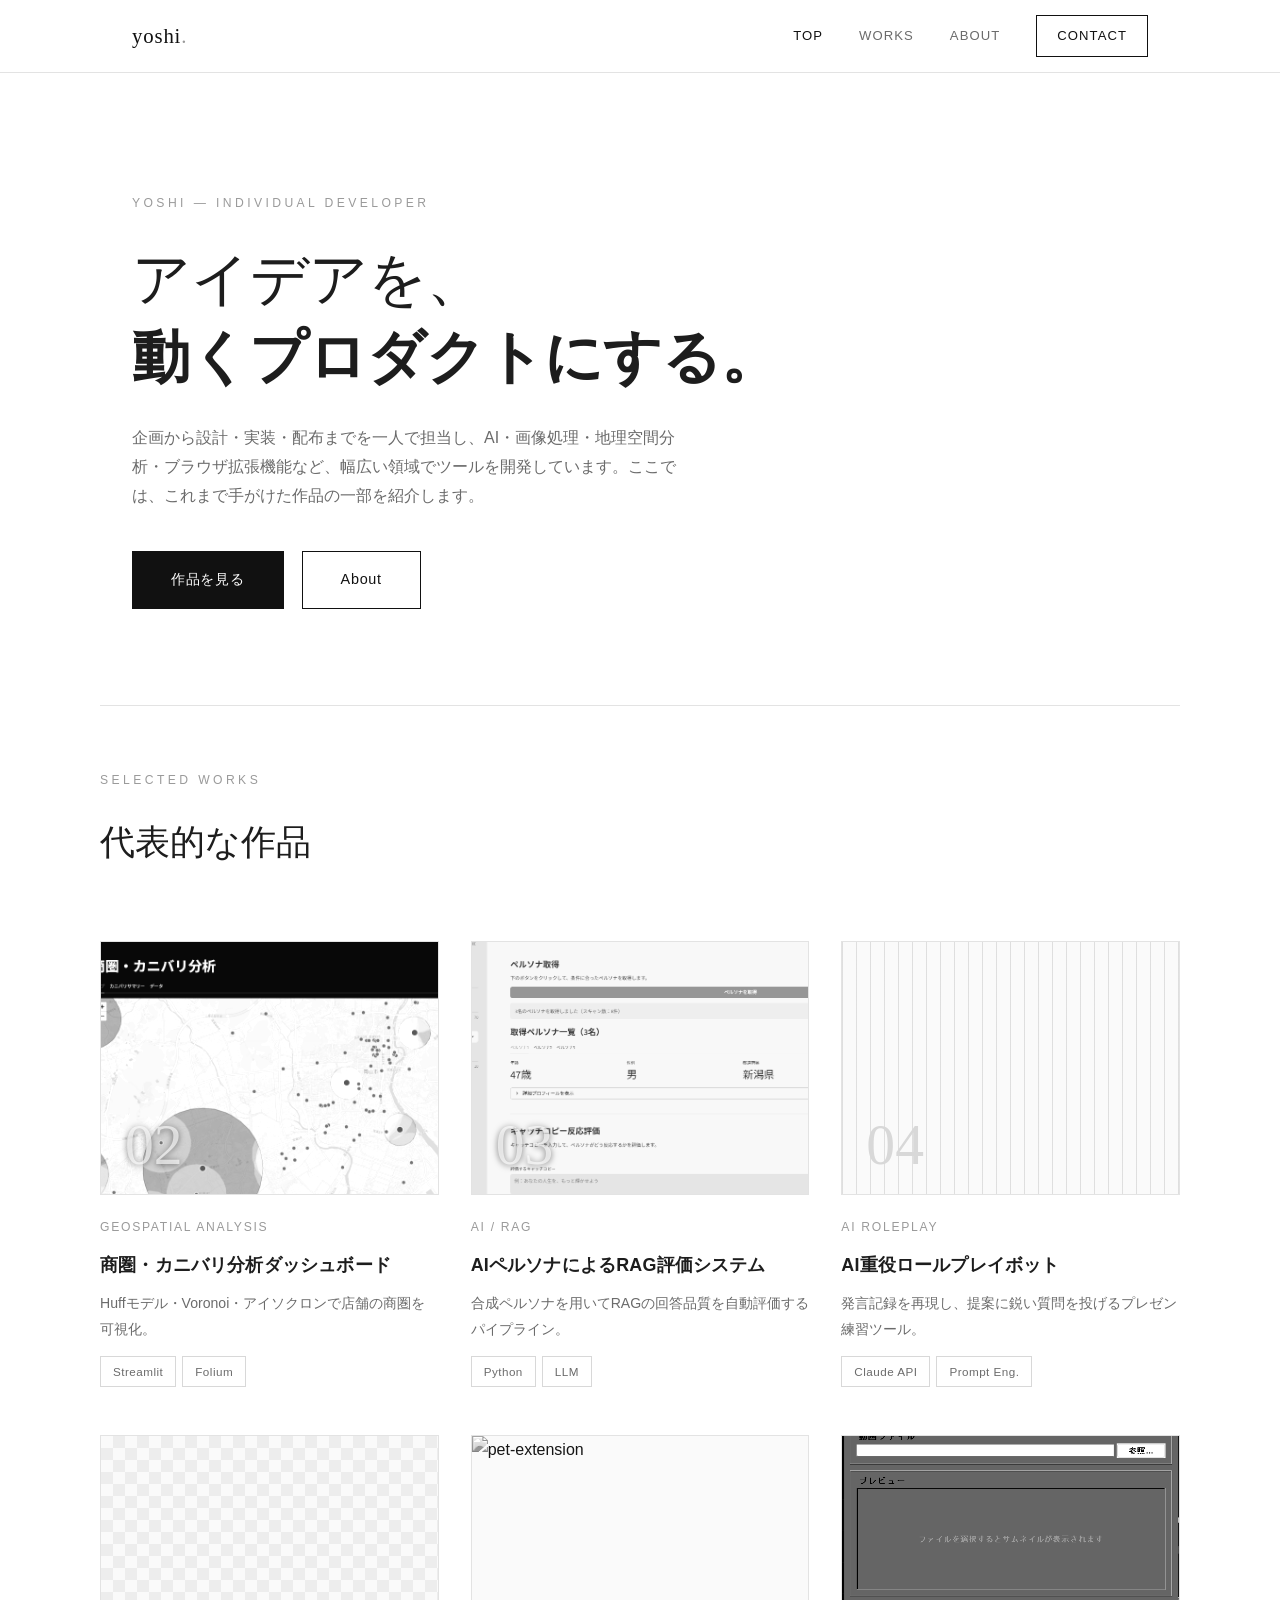
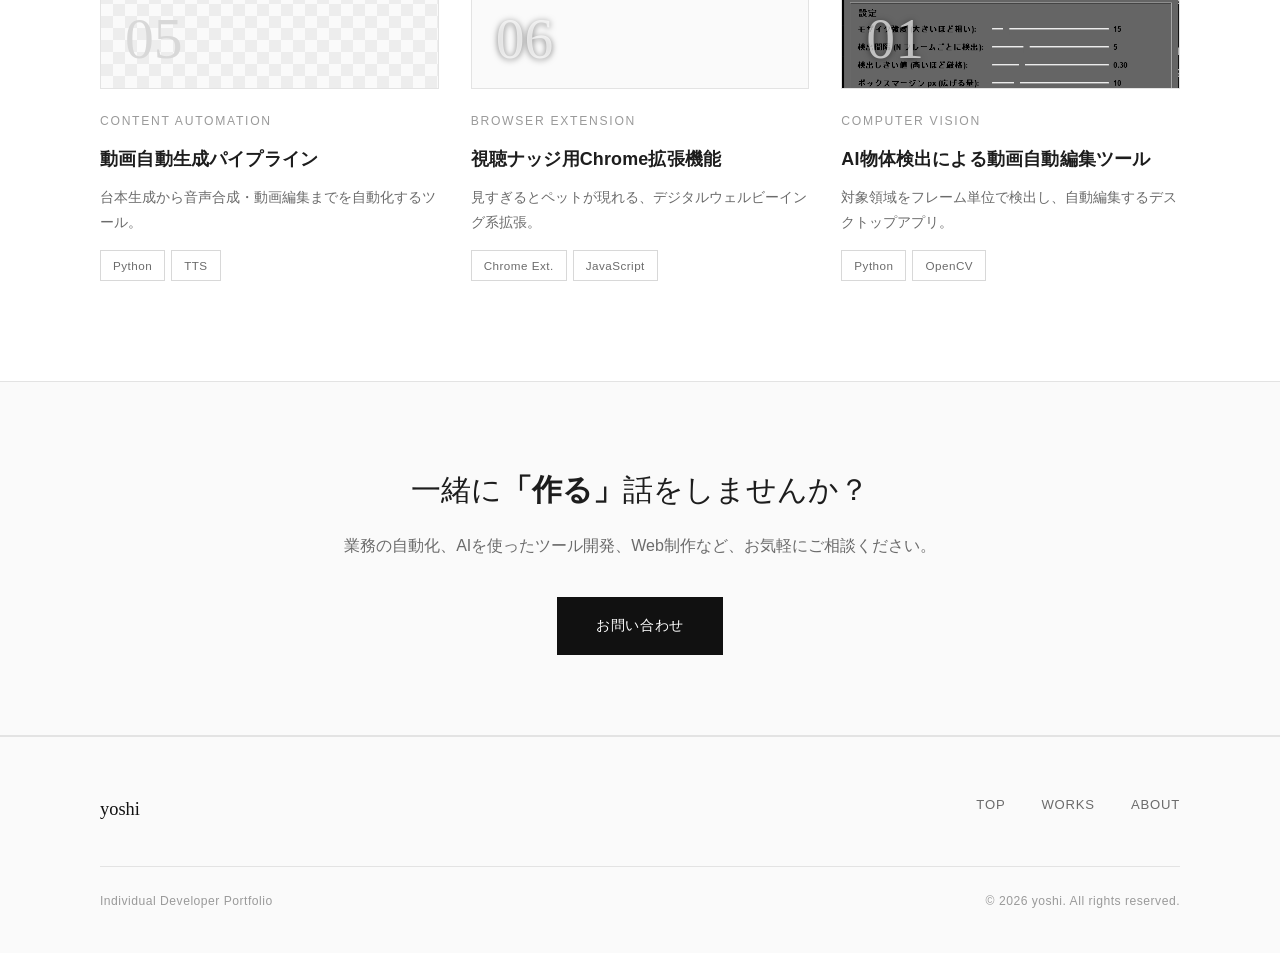
==== index.html @ 0b4eb1fd "Initial portfolio site commit" ====
<!DOCTYPE html>
<html lang="ja">
<head>
  <meta charset="UTF-8">
  <meta name="viewport" content="width=device-width, initial-scale=1.0">
  <title>yoshi | Portfolio — 個人開発の作品集</title>
  <meta name="description" content="yoshiの個人ポートフォリオ。AI・画像処理・地理空間分析・ブラウザ拡張機能など、幅広い領域で開発したツール・プロダクトを紹介します。">
  <link rel="stylesheet" href="assets/style.css">
</head>
<body>

<!-- HEADER -->
<header>
  <div class="header-inner">
    <a href="index.html" class="logo">yoshi<span class="dot">.</span></a>
    <nav>
      <a href="index.html" class="nav-link active">Top</a>
      <a href="works.html" class="nav-link">Works</a>
      <a href="about.html" class="nav-link">About</a>
      <a href="about.html#contact" class="nav-cta">Contact</a>
    </nav>
  </div>
</header>

<!-- HERO -->
<section class="hero">
  <div class="eyebrow">yoshi — Individual Developer</div>
  <h1>アイデアを、<br><b>動くプロダクトにする。</b></h1>
  <p>企画から設計・実装・配布までを一人で担当し、AI・画像処理・地理空間分析・ブラウザ拡張機能など、幅広い領域でツールを開発しています。ここでは、これまで手がけた作品の一部を紹介します。</p>
  <div class="hero-actions">
    <a href="works.html" class="btn btn-dark">作品を見る</a>
    <a href="about.html" class="btn btn-outline">About</a>
  </div>
</section>

<!-- SELECTED WORKS -->
<section class="work-grid-section">
  <div class="work-grid-inner">
    <div class="page-head" style="padding:0 0 48px; border-bottom:none;">
      <div class="eyebrow">Selected Works</div>
      <h1 style="font-size:clamp(1.6rem,3.6vw,2.2rem);">代表的な作品</h1>
    </div>

    <div class="work-grid">

      <a href="work-tradearea.html" class="work-card">
        <div class="visual photo">
          <img src="assets/%E5%95%86%E5%9C%8F.png" alt="商圏・カニバリ分析ダッシュボード">
          <span class="num serif">02</span>
        </div>
        <div class="tag-line">Geospatial Analysis</div>
        <h3>商圏・カニバリ分析ダッシュボード</h3>
        <p class="desc">Huffモデル・Voronoi・アイソクロンで店舗の商圏を可視化。</p>
        <div class="tech-row">
          <span class="tech">Streamlit</span><span class="tech">Folium</span>
        </div>
      </a>

      <a href="work-persona.html" class="work-card">
        <div class="visual photo">
          <img src="assets/%E3%83%9A%E3%83%AB%E3%82%BD%E3%83%8A.png" alt="AIペルソナによるRAG評価システム">
          <span class="num serif">03</span>
        </div>
        <div class="tag-line">AI / RAG</div>
        <h3>AIペルソナによるRAG評価システム</h3>
        <p class="desc">合成ペルソナを用いてRAGの回答品質を自動評価するパイプライン。</p>
        <div class="tech-row">
          <span class="tech">Python</span><span class="tech">LLM</span>
        </div>
      </a>

      <a href="work-execbot.html" class="work-card">
        <div class="visual p5"><span class="num serif">04</span></div>
        <div class="tag-line">AI Roleplay</div>
        <h3>AI重役ロールプレイボット</h3>
        <p class="desc">発言記録を再現し、提案に鋭い質問を投げるプレゼン練習ツール。</p>
        <div class="tech-row">
          <span class="tech">Claude API</span><span class="tech">Prompt Eng.</span>
        </div>
      </a>

      <a href="work-shorts.html" class="work-card">
        <div class="visual p6"><span class="num serif">05</span></div>
        <div class="tag-line">Content Automation</div>
        <h3>動画自動生成パイプライン</h3>
        <p class="desc">台本生成から音声合成・動画編集までを自動化するツール。</p>
        <div class="tech-row">
          <span class="tech">Python</span><span class="tech">TTS</span>
        </div>
      </a>

      <a href="work-pet.html" class="work-card">
        <div class="visual photo">
          <img src="assets/pet-extension.gif" alt="pet-extension">
          <span class="num serif">06</span>
        </div>
        <div class="tag-line">Browser Extension</div>
        <h3>視聴ナッジ用Chrome拡張機能</h3>
        <p class="desc">見すぎるとペットが現れる、デジタルウェルビーイング系拡張。</p>
        <div class="tech-row">
          <span class="tech">Chrome Ext.</span><span class="tech">JavaScript</span>
        </div>
      </a>

      <a href="work-automosaic.html" class="work-card">
        <div class="visual photo">
          <img src="assets/%E3%83%A2%E3%82%B6%E3%82%A4%E3%82%AF.png" alt="AutoMosaic - AI物体検出による動画自動編集ツール">
          <span class="num serif">01</span>
        </div>
        <div class="tag-line">Computer Vision</div>
        <h3>AI物体検出による動画自動編集ツール</h3>
        <p class="desc">対象領域をフレーム単位で検出し、自動編集するデスクトップアプリ。</p>
        <div class="tech-row">
          <span class="tech">Python</span><span class="tech">OpenCV</span>
        </div>
      </a>

    </div>
  </div>
</section>

<!-- MORE / CTA -->
<section class="more">
  <div class="inner">
    <h3>一緒に<b>「作る」</b>話をしませんか？</h3>
    <p>業務の自動化、AIを使ったツール開発、Web制作など、お気軽にご相談ください。</p>
    <a href="about.html#contact" class="btn btn-dark">お問い合わせ</a>
  </div>
</section>

<!-- FOOTER -->
<footer>
  <div class="footer-inner">
    <a href="index.html" class="footer-logo">yoshi</a>
    <nav class="footer-nav">
      <a href="index.html">Top</a>
      <a href="works.html">Works</a>
      <a href="about.html">About</a>
    </nav>
  </div>
  <div class="footer-bottom">
    <span>Individual Developer Portfolio</span>
    <span>&copy; 2026 yoshi. All rights reserved.</span>
  </div>
</footer>

</body>
</html>
---- assets/style.css ----
/* ===== RESET & BASE ===== */
*, *::before, *::after { box-sizing: border-box; margin: 0; padding: 0; }

:root {
  --black:   #111111;
  --ink:     #1d1d1d;
  --gray-9:  #2b2b2b;
  --gray-6:  #6b6b6b;
  --gray-4:  #9a9a9a;
  --gray-2:  #d8d8d8;
  --gray-1:  #ececec;
  --paper:   #ffffff;
  --bg:      #fafafa;
  --line:    #e3e3e3;
}

html { scroll-behavior: smooth; }

body {
  font-family: 'Helvetica Neue', 'Hiragino Kaku Gothic ProN', 'Noto Sans JP', Meiryo, sans-serif;
  color: var(--ink);
  background: var(--paper);
  line-height: 1.8;
  -webkit-font-smoothing: antialiased;
}

a { color: inherit; text-decoration: none; }
img { display: block; max-width: 100%; }
ul { list-style: none; }
.serif { font-family: 'Times New Roman', 'Yu Mincho', 'Hiragino Mincho ProN', serif; }

/* ===== HEADER ===== */
header {
  position: sticky; top: 0; z-index: 100;
  background: rgba(255,255,255,.92);
  backdrop-filter: blur(8px);
  border-bottom: 1px solid var(--line);
}
.header-inner {
  max-width: 1080px; margin: 0 auto; padding: 0 32px;
  height: 72px; display: flex; align-items: center; justify-content: space-between;
}
.logo {
  font-family: 'Times New Roman', serif; font-size: 1.3rem; letter-spacing: .04em;
  color: var(--black);
}
.logo .dot { color: var(--gray-4); }
nav { display: flex; gap: 36px; align-items: center; }
nav a.nav-link { font-size: .82rem; letter-spacing: .08em; color: var(--gray-6); text-transform: uppercase; transition: color .2s; }
nav a.nav-link:hover, nav a.nav-link.active { color: var(--black); }
nav .nav-cta { border: 1px solid var(--black); color: var(--black); padding: 8px 20px; font-size: .82rem; letter-spacing: .08em; text-transform: uppercase; transition: all .2s; }
nav .nav-cta:hover { background: var(--black); color: var(--paper); }

/* ===== HERO (index) ===== */
.hero { max-width: 1080px; margin: 0 auto; padding: 120px 32px 96px; border-bottom: 1px solid var(--line); }
.hero .eyebrow { font-size: .76rem; letter-spacing: .28em; text-transform: uppercase; color: var(--gray-4); margin-bottom: 26px; }
.hero h1 { font-size: clamp(2.1rem, 5.5vw, 3.6rem); font-weight: 400; line-height: 1.35; margin-bottom: 28px; max-width: 760px; }
.hero h1 b { font-weight: 700; }
.hero p { max-width: 560px; color: var(--gray-6); font-size: 1rem; margin-bottom: 40px; }
.hero-actions { display: flex; gap: 18px; flex-wrap: wrap; }

/* ===== BUTTONS ===== */
.btn { display: inline-block; font-size: .9rem; letter-spacing: .05em; padding: 15px 38px; transition: all .2s; border: 1px solid var(--black); }
.btn-dark { background: var(--black); color: var(--paper); }
.btn-dark:hover { background: var(--gray-9); transform: translateY(-2px); }
.btn-outline { background: transparent; color: var(--black); }
.btn-outline:hover { background: var(--black); color: var(--paper); transform: translateY(-2px); }

/* ===== PAGE HEAD (works / about / detail) ===== */
.page-head { max-width: 1080px; margin: 0 auto; padding: 100px 32px 70px; border-bottom: 1px solid var(--line); }
.page-head .eyebrow { font-size: .76rem; letter-spacing: .28em; text-transform: uppercase; color: var(--gray-4); margin-bottom: 26px; }
.page-head h1 { font-size: clamp(2rem, 5vw, 3.2rem); font-weight: 400; line-height: 1.35; margin-bottom: 28px; }
.page-head h1 b { font-weight: 700; }
.page-head p { max-width: 620px; color: var(--gray-6); font-size: 1rem; }

/* ===== WORK GRID (works.html / index excerpt) ===== */
.work-grid-section { padding: 64px 32px 100px; }
.work-grid-inner { max-width: 1080px; margin: 0 auto; }
.work-grid {
  display: grid; grid-template-columns: repeat(3, 1fr); gap: 48px 32px;
}
.work-card { display: block; }
.work-card .visual { margin-bottom: 22px; }
.work-card .tag-line { font-size: .76rem; letter-spacing: .14em; text-transform: uppercase; color: var(--gray-4); margin-bottom: 10px; }
.work-card h3 { font-size: 1.12rem; font-weight: 700; margin-bottom: 10px; letter-spacing: .01em; }
.work-card .desc { color: var(--gray-6); font-size: .88rem; margin-bottom: 14px; }
.work-card .tech-row { display: flex; flex-wrap: wrap; gap: 6px; }

/* ===== VISUAL (abstract patterns + photo) ===== */
.visual {
  aspect-ratio: 4 / 3; background: var(--bg); border: 1px solid var(--line);
  position: relative; overflow: hidden;
  display: flex; align-items: flex-end; justify-content: flex-start;
}
.visual .num {
  position: relative; z-index: 1; font-family: 'Times New Roman', serif;
  font-size: clamp(2.6rem, 6vw, 3.6rem); line-height: 1; padding: 20px 24px;
  color: var(--gray-2);
}
.visual.photo { align-items: stretch; justify-content: stretch; }
.visual.photo img { width: 100%; height: 100%; object-fit: cover; filter: grayscale(1) contrast(1.08); }
.visual.photo .num { position: absolute; left: 0; bottom: 0; color: rgba(255,255,255,.65); text-shadow: 0 1px 6px rgba(0,0,0,.5); }

.visual.p1::after { content: ''; position: absolute; inset: 0; background-image: linear-gradient(var(--gray-1) 1px, transparent 1px), linear-gradient(90deg, var(--gray-1) 1px, transparent 1px); background-size: 28px 28px; opacity: .8; }
.visual.p2::after { content: ''; position: absolute; inset: 0; background-image: repeating-linear-gradient(45deg, var(--gray-2) 0 2px, transparent 2px 18px); opacity: .7; }
.visual.p3::after { content: ''; position: absolute; inset: 0; background-image: radial-gradient(var(--gray-2) 1.5px, transparent 1.5px); background-size: 20px 20px; opacity: .9; }
.visual.p4::after { content: ''; position: absolute; inset: 0; background-image: repeating-radial-gradient(circle at 30% 120%, transparent 0 22px, var(--gray-2) 22px 23px); opacity: .8; }
.visual.p5::after { content: ''; position: absolute; inset: 0; background-image: repeating-linear-gradient(90deg, var(--gray-2) 0 1px, transparent 1px 14px); opacity: .8; }
.visual.p6::after { content: ''; position: absolute; inset: 0; background: repeating-conic-gradient(var(--gray-1) 0% 25%, transparent 0% 50%) 0 0 / 24px 24px; opacity: .9; }

/* ===== WORK DETAIL ===== */
.detail-section { padding: 56px 32px 60px; }
.detail-inner { max-width: 1080px; margin: 0 auto; }
.detail-item { display: grid; grid-template-columns: 1fr 1fr; gap: 56px; align-items: start; }
.detail-visual .visual { aspect-ratio: 1 / 1; }
.detail-body .work-meta { font-size: .76rem; letter-spacing: .2em; text-transform: uppercase; color: var(--gray-4); margin-bottom: 18px; }
.detail-body h2 { font-size: clamp(1.6rem, 3.4vw, 2.2rem); font-weight: 700; margin-bottom: 16px; letter-spacing: .01em; }
.detail-body .role { font-size: .84rem; letter-spacing: .04em; color: var(--gray-6); margin-bottom: 24px; }
.detail-body > p { color: var(--gray-6); font-size: .96rem; margin-bottom: 26px; }
.feat-list { margin-bottom: 28px; }
.feat-list li { font-size: .9rem; color: var(--ink); padding: 9px 0 9px 26px; position: relative; border-top: 1px solid var(--line); }
.feat-list li:first-child { border-top: none; }
.feat-list li::before { content: '—'; position: absolute; left: 0; color: var(--gray-4); }
.tech-row { display: flex; flex-wrap: wrap; gap: 8px; }
.tech { font-size: .73rem; letter-spacing: .04em; color: var(--gray-6); border: 1px solid var(--gray-2); padding: 4px 12px; }

/* PREV / NEXT */
.detail-pager { max-width: 1080px; margin: 0 auto; padding: 0 32px 96px; display: flex; justify-content: space-between; border-top: 1px solid var(--line); padding-top: 32px; margin-top: 24px; }
.detail-pager a { font-size: .82rem; letter-spacing: .06em; color: var(--gray-6); text-transform: uppercase; }
.detail-pager a:hover { color: var(--black); }
.detail-pager .back { text-align: center; }

/* ===== ABOUT ===== */
.about-section { padding: 16px 32px 96px; }
.about-inner { max-width: 1080px; margin: 0 auto; display: grid; grid-template-columns: 220px 1fr; gap: 56px; }
.avatar { width: 160px; height: 160px; border-radius: 50%; background: var(--black); color: var(--paper); display: flex; align-items: center; justify-content: center; font-family: 'Times New Roman', serif; font-size: 3rem; }
.about-body p { color: var(--gray-6); font-size: .98rem; margin-bottom: 22px; max-width: 640px; }
.skill-row { display: flex; flex-wrap: wrap; gap: 8px; margin-bottom: 40px; }
.skill { font-size: .78rem; letter-spacing: .04em; color: var(--ink); border: 1px solid var(--gray-2); padding: 6px 14px; }
.contact-box { background: var(--bg); border: 1px solid var(--line); padding: 40px; }
.contact-box h3 { font-size: 1.2rem; font-weight: 700; margin-bottom: 12px; }
.contact-box p { color: var(--gray-6); font-size: .9rem; margin-bottom: 24px; }

/* ===== MORE / CTA ===== */
.more { background: var(--bg); border-top: 1px solid var(--line); border-bottom: 1px solid var(--line); padding: 80px 32px; text-align: center; }
.more .inner { max-width: 640px; margin: 0 auto; }
.more h3 { font-size: clamp(1.4rem, 3vw, 1.9rem); font-weight: 400; margin-bottom: 16px; }
.more h3 b { font-weight: 700; }
.more p { color: var(--gray-6); margin-bottom: 36px; }

/* ===== FOOTER ===== */
footer { background: var(--bg); border-top: 1px solid var(--line); padding: 56px 32px 40px; }
.footer-inner { max-width: 1080px; margin: 0 auto; display: flex; justify-content: space-between; align-items: flex-start; flex-wrap: wrap; gap: 32px; }
.footer-logo { font-family: 'Times New Roman', serif; font-size: 1.15rem; color: var(--black); }
.footer-nav { display: flex; gap: 36px; flex-wrap: wrap; }
.footer-nav a { font-size: .82rem; letter-spacing: .06em; color: var(--gray-6); text-transform: uppercase; }
.footer-nav a:hover { color: var(--black); }
.footer-bottom { max-width: 1080px; margin: 40px auto 0; padding-top: 24px; border-top: 1px solid var(--line); font-size: .76rem; color: var(--gray-4); letter-spacing: .04em; display: flex; justify-content: space-between; flex-wrap: wrap; gap: 12px; }

/* ===== RESPONSIVE ===== */
@media (max-width: 900px) {
  .work-grid { grid-template-columns: repeat(2, 1fr); }
  .about-inner { grid-template-columns: 1fr; }
  .avatar { margin-bottom: 8px; }
}
@media (max-width: 760px) {
  nav a.nav-link { display: none; }
  .hero { padding: 80px 24px 64px; }
  .page-head { padding: 72px 24px 54px; }
  .work-grid-section { padding: 24px 24px 72px; }
  .work-grid { grid-template-columns: 1fr; }
  .detail-item { grid-template-columns: 1fr; gap: 28px; }
  .detail-section { padding: 40px 24px 24px; }
  .detail-pager { padding: 0 24px 72px; }
  .about-section { padding: 8px 24px 72px; }
}
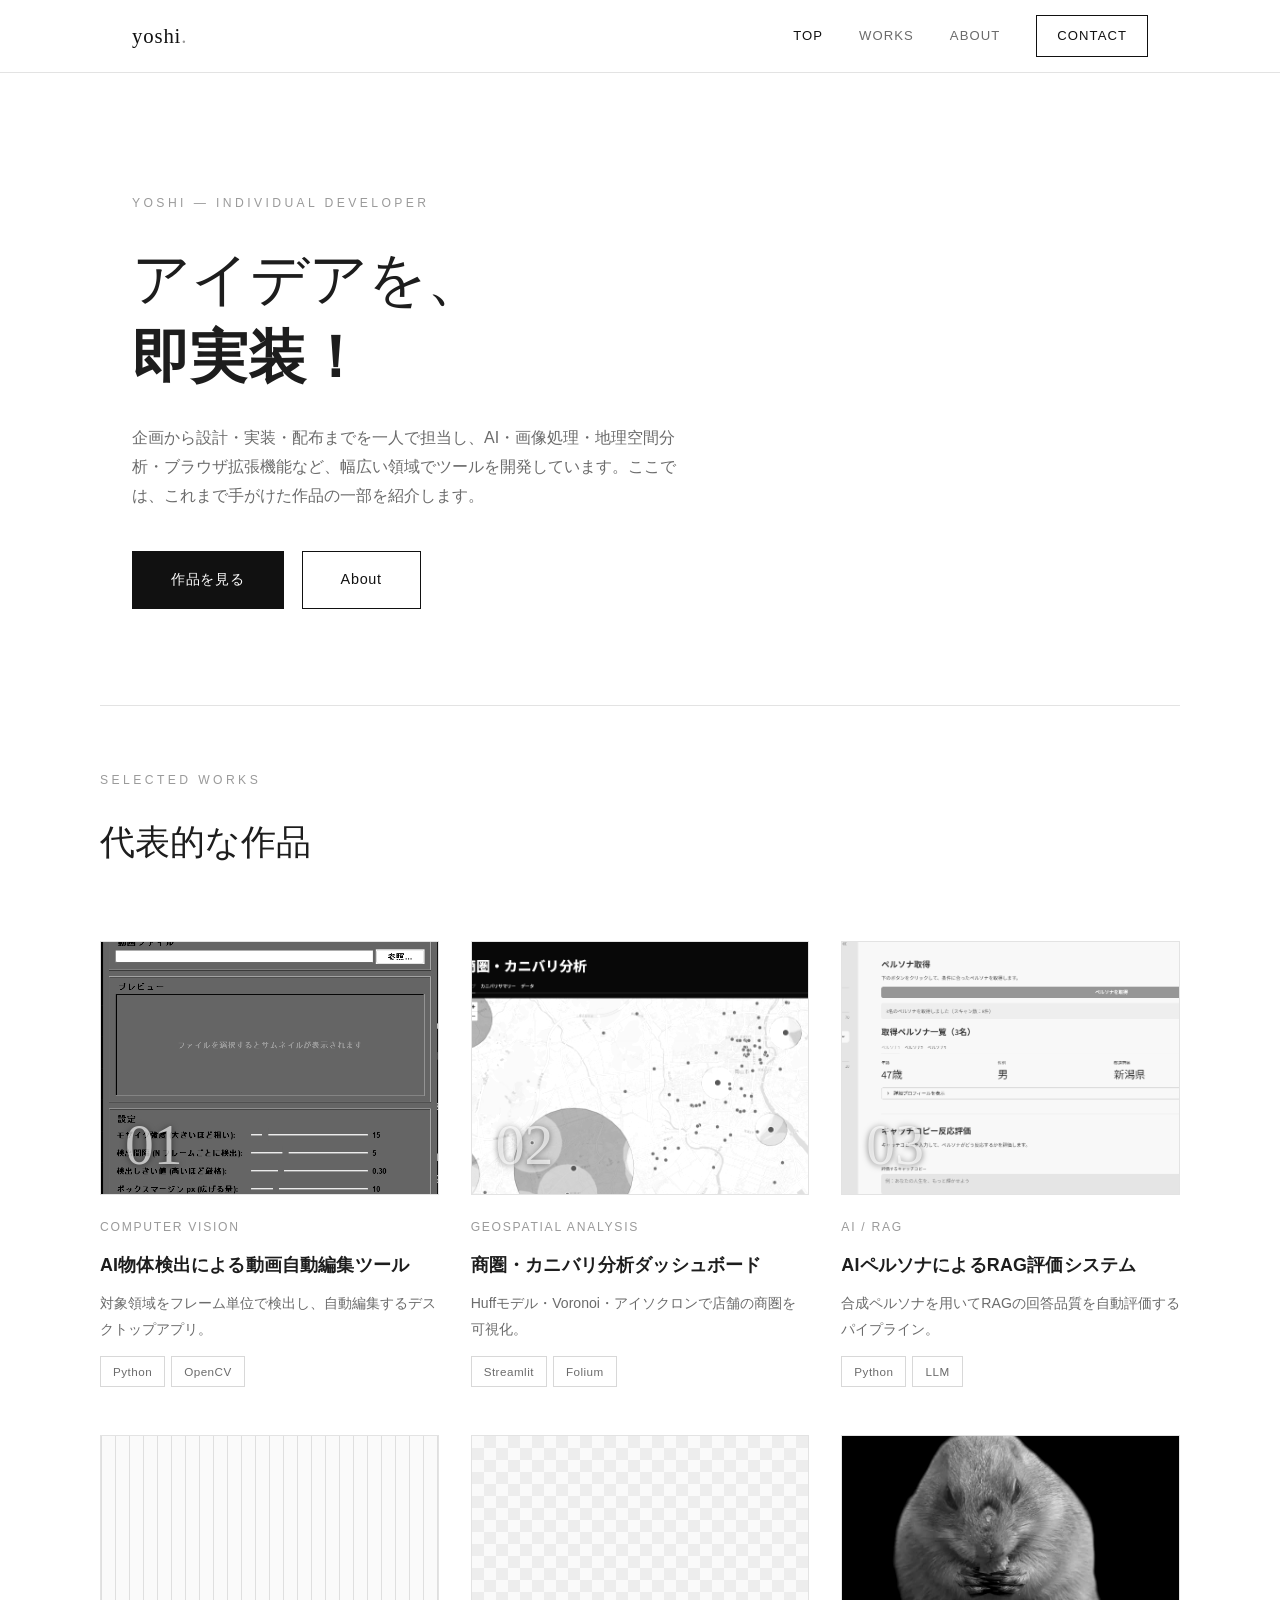
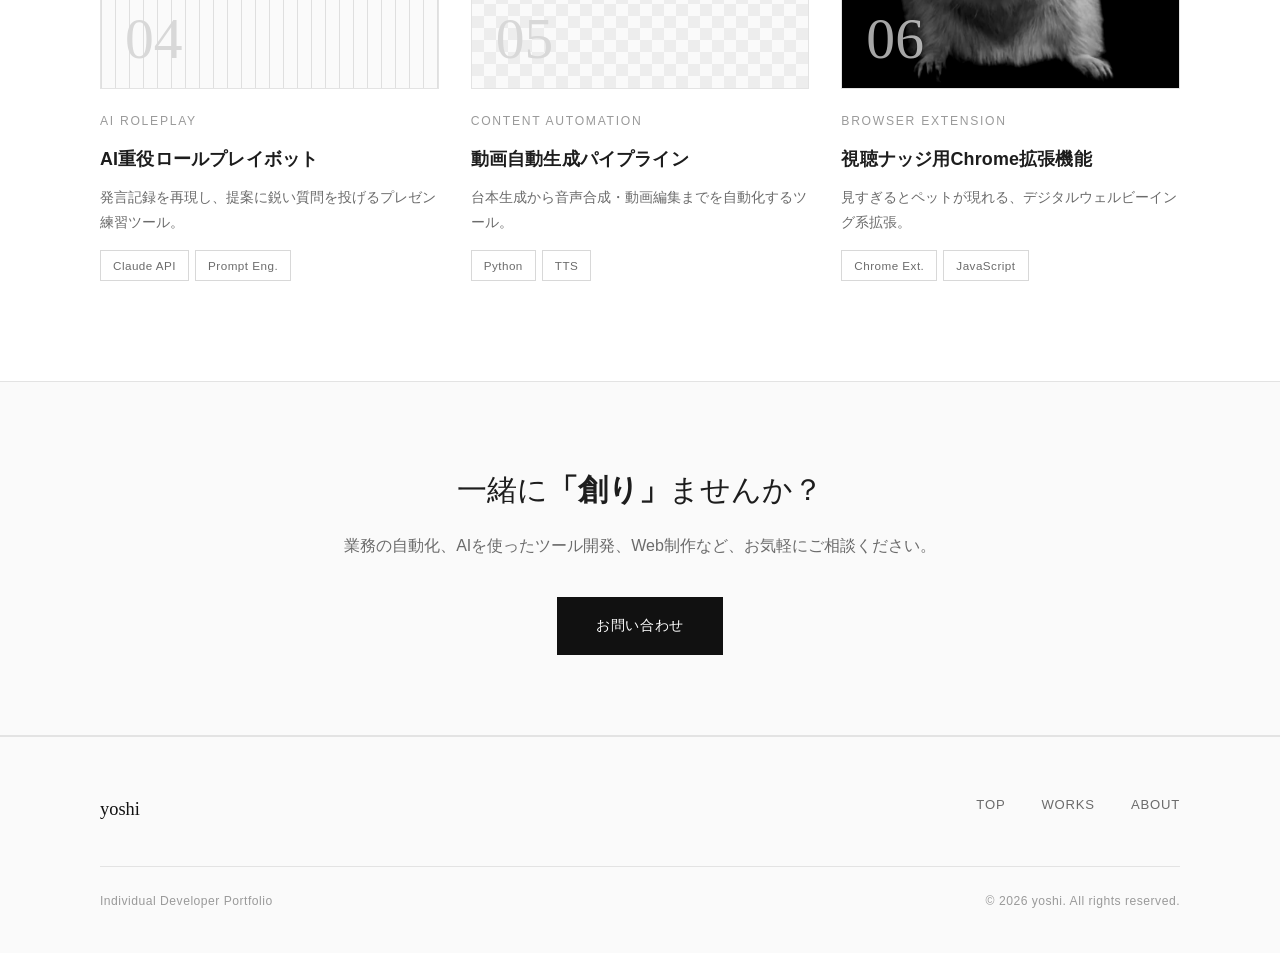
==== commit 5c6c7890: "サイト全体をブラッシュアップ - モバイル用ハンバーガーメニューを追加（全ページ） - お問い合わせボタンをメールリンク化 - 36MBのGIFを2.2MBのMP4に変換し、一覧は静止画に差し替え -" ====
--- a/index.html
+++ b/index.html
@@ -5,7 +5,25 @@
   <meta name="viewport" content="width=device-width, initial-scale=1.0">
   <title>yoshi | Portfolio — 個人開発の作品集</title>
   <meta name="description" content="yoshiの個人ポートフォリオ。AI・画像処理・地理空間分析・ブラウザ拡張機能など、幅広い領域で開発したツール・プロダクトを紹介します。">
+  <meta property="og:type" content="website">
+  <meta property="og:site_name" content="yoshi Portfolio">
+  <meta property="og:title" content="yoshi | Portfolio — 個人開発の作品集">
+  <meta property="og:description" content="AI・画像処理・地理空間分析・ブラウザ拡張機能など、幅広い領域で開発したツール・プロダクトを紹介します。">
+  <meta property="og:locale" content="ja_JP">
+  <meta name="twitter:card" content="summary">
+  <link rel="icon" type="image/svg+xml" href="assets/favicon.svg">
   <link rel="stylesheet" href="assets/style.css">
+  <script defer src="assets/main.js"></script>
+  <script type="application/ld+json">
+  {
+    "@context": "https://schema.org",
+    "@type": "Person",
+    "name": "yoshi",
+    "jobTitle": "Individual Developer",
+    "description": "AI・画像処理・地理空間分析・ブラウザ拡張機能など、幅広い領域でツールを開発する個人開発者。",
+    "knowsAbout": ["Python", "JavaScript", "LLM", "RAG", "Computer Vision", "Geospatial Analysis"]
+  }
+  </script>
 </head>
 <body>
 
@@ -13,7 +31,10 @@
 <header>
   <div class="header-inner">
     <a href="index.html" class="logo">yoshi<span class="dot">.</span></a>
-    <nav>
+    <button class="nav-burger" type="button" aria-label="メニューを開く" aria-expanded="false" aria-controls="site-nav">
+      <span></span><span></span>
+    </button>
+    <nav id="site-nav">
       <a href="index.html" class="nav-link active">Top</a>
       <a href="works.html" class="nav-link">Works</a>
       <a href="about.html" class="nav-link">About</a>
@@ -25,7 +46,7 @@
 <!-- HERO -->
 <section class="hero">
   <div class="eyebrow">yoshi — Individual Developer</div>
-  <h1>アイデアを、<br><b>動くプロダクトにする。</b></h1>
+  <h1>アイデアを、<br><b>即実装！</b></h1>
   <p>企画から設計・実装・配布までを一人で担当し、AI・画像処理・地理空間分析・ブラウザ拡張機能など、幅広い領域でツールを開発しています。ここでは、これまで手がけた作品の一部を紹介します。</p>
   <div class="hero-actions">
     <a href="works.html" class="btn btn-dark">作品を見る</a>
@@ -43,9 +64,22 @@
 
     <div class="work-grid">
 
-      <a href="work-tradearea.html" class="work-card">
+      <a href="work-automosaic.html" class="work-card reveal">
         <div class="visual photo">
-          <img src="assets/%E5%95%86%E5%9C%8F.png" alt="商圏・カニバリ分析ダッシュボード">
+          <img src="assets/%E3%83%A2%E3%82%B6%E3%82%A4%E3%82%AF.png" alt="AutoMosaic - AI物体検出による動画自動編集ツール" loading="lazy" decoding="async">
+          <span class="num serif">01</span>
+        </div>
+        <div class="tag-line">Computer Vision</div>
+        <h3>AI物体検出による動画自動編集ツール</h3>
+        <p class="desc">対象領域をフレーム単位で検出し、自動編集するデスクトップアプリ。</p>
+        <div class="tech-row">
+          <span class="tech">Python</span><span class="tech">OpenCV</span>
+        </div>
+      </a>
+
+      <a href="work-tradearea.html" class="work-card reveal">
+        <div class="visual photo">
+          <img src="assets/%E5%95%86%E5%9C%8F.png" alt="商圏・カニバリ分析ダッシュボード" loading="lazy" decoding="async">
           <span class="num serif">02</span>
         </div>
         <div class="tag-line">Geospatial Analysis</div>
@@ -56,9 +90,9 @@
         </div>
       </a>
 
-      <a href="work-persona.html" class="work-card">
+      <a href="work-persona.html" class="work-card reveal">
         <div class="visual photo">
-          <img src="assets/%E3%83%9A%E3%83%AB%E3%82%BD%E3%83%8A.png" alt="AIペルソナによるRAG評価システム">
+          <img src="assets/%E3%83%9A%E3%83%AB%E3%82%BD%E3%83%8A.png" alt="AIペルソナによるRAG評価システム" loading="lazy" decoding="async">
           <span class="num serif">03</span>
         </div>
         <div class="tag-line">AI / RAG</div>
@@ -69,7 +103,7 @@
         </div>
       </a>
 
-      <a href="work-execbot.html" class="work-card">
+      <a href="work-execbot.html" class="work-card reveal">
         <div class="visual p5"><span class="num serif">04</span></div>
         <div class="tag-line">AI Roleplay</div>
         <h3>AI重役ロールプレイボット</h3>
@@ -79,7 +113,7 @@
         </div>
       </a>
 
-      <a href="work-shorts.html" class="work-card">
+      <a href="work-shorts.html" class="work-card reveal">
         <div class="visual p6"><span class="num serif">05</span></div>
         <div class="tag-line">Content Automation</div>
         <h3>動画自動生成パイプライン</h3>
@@ -89,9 +123,9 @@
         </div>
       </a>
 
-      <a href="work-pet.html" class="work-card">
+      <a href="work-pet.html" class="work-card reveal">
         <div class="visual photo">
-          <img src="assets/pet-extension.gif" alt="pet-extension">
+          <img src="assets/pet-frame.jpg" alt="視聴ナッジ用Chrome拡張機能 - 画面に現れるペット" loading="lazy" decoding="async">
           <span class="num serif">06</span>
         </div>
         <div class="tag-line">Browser Extension</div>
@@ -102,19 +136,6 @@
         </div>
       </a>
 
-      <a href="work-automosaic.html" class="work-card">
-        <div class="visual photo">
-          <img src="assets/%E3%83%A2%E3%82%B6%E3%82%A4%E3%82%AF.png" alt="AutoMosaic - AI物体検出による動画自動編集ツール">
-          <span class="num serif">01</span>
-        </div>
-        <div class="tag-line">Computer Vision</div>
-        <h3>AI物体検出による動画自動編集ツール</h3>
-        <p class="desc">対象領域をフレーム単位で検出し、自動編集するデスクトップアプリ。</p>
-        <div class="tech-row">
-          <span class="tech">Python</span><span class="tech">OpenCV</span>
-        </div>
-      </a>
-
     </div>
   </div>
 </section>
@@ -122,7 +143,7 @@
 <!-- MORE / CTA -->
 <section class="more">
   <div class="inner">
-    <h3>一緒に<b>「作る」</b>話をしませんか？</h3>
+    <h3>一緒に<b>「創り」</b>ませんか？</h3>
     <p>業務の自動化、AIを使ったツール開発、Web制作など、お気軽にご相談ください。</p>
     <a href="about.html#contact" class="btn btn-dark">お問い合わせ</a>
   </div>
--- a/assets/style.css
+++ b/assets/style.css
@@ -25,9 +25,21 @@
 }
 
 a { color: inherit; text-decoration: none; }
-img { display: block; max-width: 100%; }
+img, video { display: block; max-width: 100%; }
 ul { list-style: none; }
 .serif { font-family: 'Times New Roman', 'Yu Mincho', 'Hiragino Mincho ProN', serif; }
+
+:focus-visible { outline: 2px solid var(--black); outline-offset: 3px; }
+::selection { background: var(--black); color: var(--paper); }
+
+/* ===== SCROLL REVEAL ===== */
+.js .reveal { opacity: 0; transform: translateY(24px); transition: opacity .7s ease, transform .7s ease; }
+.js .reveal.is-visible { opacity: 1; transform: none; }
+@media (prefers-reduced-motion: reduce) {
+  html { scroll-behavior: auto; }
+  .js .reveal { opacity: 1; transform: none; transition: none; }
+  *, *::before, *::after { animation-duration: .01ms !important; transition-duration: .01ms !important; }
+}
 
 /* ===== HEADER ===== */
 header {
@@ -50,6 +62,16 @@
 nav a.nav-link:hover, nav a.nav-link.active { color: var(--black); }
 nav .nav-cta { border: 1px solid var(--black); color: var(--black); padding: 8px 20px; font-size: .82rem; letter-spacing: .08em; text-transform: uppercase; transition: all .2s; }
 nav .nav-cta:hover { background: var(--black); color: var(--paper); }
+
+/* Hamburger (mobile only) */
+.nav-burger {
+  display: none; background: none; border: 0; cursor: pointer;
+  width: 40px; height: 40px; padding: 8px;
+  flex-direction: column; justify-content: center; gap: 7px;
+}
+.nav-burger span { display: block; height: 1.5px; width: 100%; background: var(--black); transition: transform .25s ease, opacity .2s ease; }
+.nav-open .nav-burger span:first-child { transform: translateY(4.25px) rotate(45deg); }
+.nav-open .nav-burger span:last-child { transform: translateY(-4.25px) rotate(-45deg); }
 
 /* ===== HERO (index) ===== */
 .hero { max-width: 1080px; margin: 0 auto; padding: 120px 32px 96px; border-bottom: 1px solid var(--line); }
@@ -80,9 +102,12 @@
   display: grid; grid-template-columns: repeat(3, 1fr); gap: 48px 32px;
 }
 .work-card { display: block; }
-.work-card .visual { margin-bottom: 22px; }
+.work-card .visual { margin-bottom: 22px; transition: border-color .3s ease; }
+.work-card:hover .visual { border-color: var(--gray-4); }
 .work-card .tag-line { font-size: .76rem; letter-spacing: .14em; text-transform: uppercase; color: var(--gray-4); margin-bottom: 10px; }
 .work-card h3 { font-size: 1.12rem; font-weight: 700; margin-bottom: 10px; letter-spacing: .01em; }
+.work-card h3::after { content: '\2192'; display: inline-block; margin-left: 8px; opacity: 0; transform: translateX(-6px); transition: opacity .25s ease, transform .25s ease; }
+.work-card:hover h3::after, .work-card:focus-visible h3::after { opacity: 1; transform: none; }
 .work-card .desc { color: var(--gray-6); font-size: .88rem; margin-bottom: 14px; }
 .work-card .tech-row { display: flex; flex-wrap: wrap; gap: 6px; }
 
@@ -98,7 +123,9 @@
   color: var(--gray-2);
 }
 .visual.photo { align-items: stretch; justify-content: stretch; }
-.visual.photo img { width: 100%; height: 100%; object-fit: cover; filter: grayscale(1) contrast(1.08); }
+.visual.photo img { width: 100%; height: 100%; object-fit: cover; filter: grayscale(1) contrast(1.08); transition: filter .5s ease, transform .5s ease; }
+.visual.photo video { width: 100%; height: 100%; object-fit: cover; }
+.work-card:hover .visual.photo img { filter: grayscale(0) contrast(1.02); transform: scale(1.03); }
 .visual.photo .num { position: absolute; left: 0; bottom: 0; color: rgba(255,255,255,.65); text-shadow: 0 1px 6px rgba(0,0,0,.5); }
 
 .visual.p1::after { content: ''; position: absolute; inset: 0; background-image: linear-gradient(var(--gray-1) 1px, transparent 1px), linear-gradient(90deg, var(--gray-1) 1px, transparent 1px); background-size: 28px 28px; opacity: .8; }
@@ -164,7 +191,11 @@
   .avatar { margin-bottom: 8px; }
 }
 @media (max-width: 760px) {
-  nav a.nav-link { display: none; }
+  .nav-burger { display: flex; }
+  header nav { position: absolute; top: 72px; left: 0; right: 0; background: rgba(255,255,255,.97); backdrop-filter: blur(8px); border-bottom: 1px solid var(--line); flex-direction: column; align-items: stretch; gap: 0; padding: 8px 24px 24px; display: none; }
+  header.nav-open nav { display: flex; }
+  header nav a.nav-link { display: block; padding: 14px 0; border-bottom: 1px solid var(--line); font-size: .9rem; }
+  header nav .nav-cta { margin-top: 20px; text-align: center; padding: 12px 20px; }
   .hero { padding: 80px 24px 64px; }
   .page-head { padding: 72px 24px 54px; }
   .work-grid-section { padding: 24px 24px 72px; }
